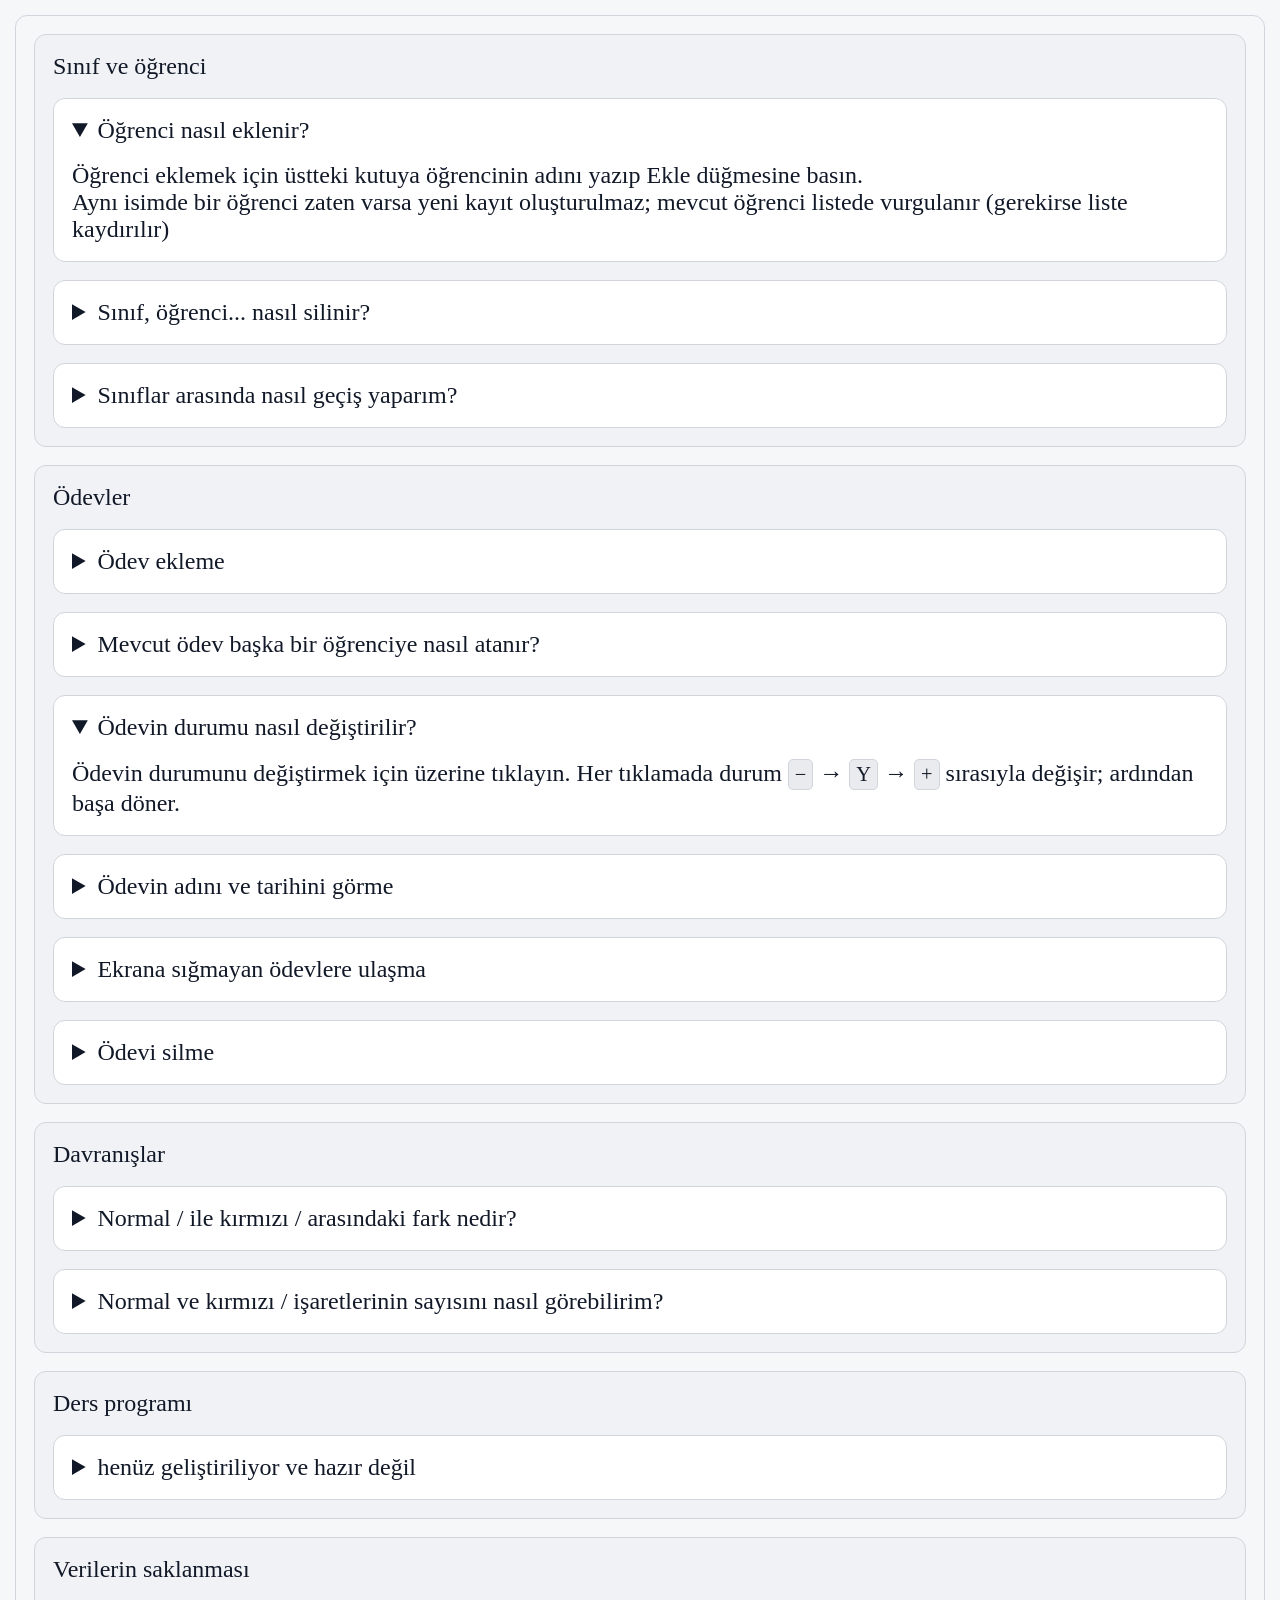
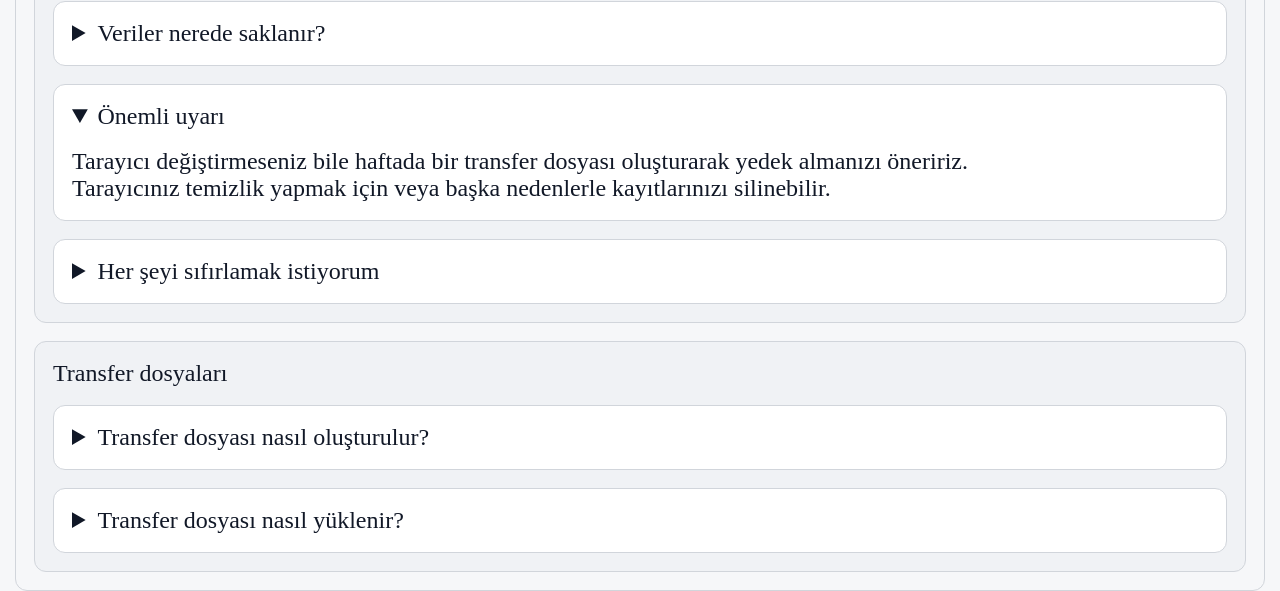
==== pages/help.html @ f95631a5 "Add files via upload" ====
<!DOCTYPE html>
<html lang="tr" >
<head>
    <meta charset="UTF-8">
    <link rel="stylesheet" href="../maincss.css">
    <style>
        body{
            display: flex;
            flex-direction: column;
            gap: 10px
        }
    </style>
</head>
<body>


	<div class="students" id="help_pagecontent">
		<div>
			Sınıf ve öğrenci
			<details open>
				<summary>Öğrenci nasıl eklenir?</summary>
				Öğrenci eklemek için üstteki kutuya öğrencinin adını yazıp Ekle düğmesine basın.<br>
				Aynı isimde bir öğrenci zaten varsa yeni kayıt oluşturulmaz; mevcut öğrenci listede vurgulanır (gerekirse liste kaydırılır)
			</details>
			<details>
				<summary>Sınıf, öğrenci... nasıl silinir?</summary>
				<ul>
					<li>
						Sınıfları silmek için iki yöntem vardır:
						<ul>
							<li><a href="#genel_yöntem_for_del">Genel yöntemde</a> belirtildiği gibi ilgili tuşu basılı tutarak silmek istediğiniz sınıfa tıklayın.</li>
							<li>Ayarlar bölümüne girin, silmek istediğiniz sınıfı seçin ve Sil düğmesine basın.</li>
						</ul>
					</li>
					<li>
						Öğrencileri silmek için üç yöntem vardır:
						<ul>
							<li><a href="#genel_yöntem_for_del">Genel yöntemde</a> belirtildiği gibi ilgili tuşu basılı tutarak silmek istediğiniz öğrenciye tıklayın.</li>
							<li>Öğrencinin bulunduğu sınıfı açın ve öğrencinin yanındaki çöp kutusu simgesine tıklayın.</li>
							<li>Ayarlar bölümüne girin, önce sınıfı, ardından silmek istediğiniz öğrenciyi seçin ve Sil düğmesine basın.</li>
						</ul>
					</li>
					<li>
						Ödevler
						<ul>
							<li>Ödevi yalnızca bir öğrenciden silmek için <a href="#genel_yöntem_for_del">genel yöntemi</a> uygulayabilirsiniz.</li>
							<li>Ödevi tüm öğrencilerden silmek için <div class="key">Alt</div> veya <div class="key">AltGr</div> tuşunu basılı tutarak <a href="#genel_yöntem_for_del">genel yöntemi</a> uygulayabilirsiniz.</li>
							<li><a href="#Odevler_bolummu">Ödevler</a> hakındaki diğer detaylar <a href="#Odevler_bolummu">Ödevler</a> bölümünde</li>
						</ul>
					</li>
					<li id="genel_yöntem_for_del" >
						Genel yöntem:&nbsp;<div class="key">Delete</div>&nbsp;veya&nbsp;<div class="key">Backspace</div>&nbsp;tuşuna basılı tutarken silmek istediğiniz öğeye tıklayın.
					</li>
					<li>
						Not: eğer önemli bişeyse doğrulama isteyebilir
					</li>
				</ul>
			</details>
			<details>
				<summary>Sınıflar arasında nasıl geçiş yaparım?</summary>
				Sol menüdeki sınıf adına tıklayarak sınıflar arasında geçiş yapabilirsiniz (bunu açıklamak zorunda kaldığıma inanmak istemiyorum)
			</details>
			
		</div>
		<div id="Odevler_bolummu">
			Ödevler
			<details>
				<summary>Ödev ekleme</summary>
				<ul>
					<li>Tüm sınıfa ödev eklemek için öğrenci listesinin sağındaki uzun + düğmesine basın.</li>
					<li>Yalnızca bir öğrenciye ödev eklemek için öğrencinin kendi satırındaki + düğmesini kullanın.</li>
					<li>Varsayılan olarak <div class="key">−</div> yapılır</li>
				</ul>
			</details>
			<details>
				<summary>Mevcut ödev başka bir öğrenciye nasıl atanır?</summary>
				<div class="key">Alt</div> veya <div class="key">AltGr</div> tuşunu basılı tutarak öğrencinin satırındaki ilgili ödevin boş kutusuna tıklayın.
			</details>
			<details open>
				<summary>Ödevin durumu nasıl değiştirilir?</summary>
				Ödevin durumunu değiştirmek için üzerine tıklayın. Her tıklamada durum <div class="key">−</div> → <div class="key">Y</div> → <div class="key">+</div>  sırasıyla değişir; ardından başa döner.
			</details>
			<details>
				<summary>Ödevin adını ve tarihini görme</summary>
				Fareyi ilgili ödev kutusunun üzerine getirdiğinizde açılan bilgi kutusunda ödevin adı ve tarihi gösterilir.
			</details>
			<details>
				<summary>Ekrana sığmayan ödevlere ulaşma</summary>
				Fare ödevlerin üzerindeyken tekerleği yukarı veya aşağı çevirerek ödevleri yatay kaydırabilirsiniz (Ekrana da bir yere kadar sığıyor tabii)
			</details>
			<details>
				<summary>Ödevi silme</summary>
				<ul>
					<li>Ödevi yalnızca bir öğrenciden silmek için <a href="#genel_yöntem_for_del">genel silme yöntemi</a> uygulayabilirsiniz.</li>
					<li>Ödevi tüm öğrencilerden silmek için <div class="key">Alt</div> veya <div class="key">AltGr</div> tuşunu basılı tutarak <a href="#genel_yöntem_for_del">genel silme yöntemini</a> uygulayabilirsiniz.</li>
					<li>Ödev, tanımlı olduğu son öğrenciden de silindiğinde tamamen kaldırılır.</li>
				</ul>
			</details>
		</div>
		<div>
			Davranışlar
			<details>
				<summary>Normal / ile kırmızı / arasındaki fark nedir?</summary>
				<ul>
					<li>Normal / silinebilir; daha hafif, affedilebilir davranışlar için kullanılır.</li>
					<li>Kırmızı / silinemez; daha ciddi, affedilemez davranışlar için kullanılır.</li>
				</ul>
			</details>

			<details>
				<summary>Normal ve kırmızı / işaretlerinin sayısını nasıl görebilirim?</summary>
				Fareyi öğrencinin / işaretlerinin üzerine getirdiğinizde normal ve kırmızı / sayıları ayrı ayrı gösterilir.
			</details>
			
			
		</div>
		<div>
			Ders programı
			<details>
				<summary>henüz geliştiriliyor ve hazır değil</summary>
				henüz geliştiriliyor ve hazır değil :(
			</details>
			
		</div>
		<div>
			Verilerin saklanması
			<details>
				<summary>Veriler nerede saklanır?</summary>
				<ul>
					<li>Veriler tarayıcınızın localStorage alanında saklanır.</li>
					<li>Tarayıcı veya cihaz değiştirmek için <a href="#transfer_dosyası_bolummu">transfer dosyası</a> oluşturmanız gerekir.</li>
				</ul>
			</details>
			<details open>
				<summary>Önemli uyarı</summary>
				Tarayıcı değiştirmeseniz bile haftada bir <a href="#transfer_dosyası_bolummu">transfer dosyası</a> oluşturarak yedek almanızı öneririz. <br>
				Tarayıcınız temizlik yapmak için veya başka nedenlerle kayıtlarınızı silinebilir.
			</details>
			<details>
				<summary>Her şeyi sıfırlamak istiyorum</summary>
				Ayarlar bölümündeki Her şeyi sil düğmesine basarak tüm sınıfları, öğrencileri, kayıtları ve ayarları silebilirsiniz.<br>
				Uyarı: Bu işlem geri alınamaz.
			</details>
		</div>
		<div id="transfer_dosyası_bolummu">
			Transfer dosyaları
			<details>
				<summary>Transfer dosyası nasıl oluşturulur?</summary>
				Ayarlar bölümündeki Transfer dosyası oluştur seçeneğine basarak dosyayı oluşturup indirebilirsiniz.
			</details>

			<details>
				<summary>Transfer dosyası nasıl yüklenir?</summary>
				Ayarlar bölümündeki Transfer dosyası yükle seçeneğine basarak dosyanızı seçip yükleyebilirsiniz.
			</details>

		</div>
	</div>
	<script>
		document.querySelectorAll('#help_pagecontent a[href^="#"]').forEach(link => {
			link.addEventListener("click", event => {
				if (event.ctrlKey || event.metaKey || event.shiftKey || event.altKey) return;
			
				const target = document.getElementById(decodeURIComponent(link.hash.slice(1)));
			
				if (!target) return;
			
				let parent = target;
			
				while (parent) {
					if (parent.tagName === "DETAILS") {
						parent.open = true;
					}
				
					parent = parent.parentElement;
				}
			
				const rect = target.getBoundingClientRect();
				const visible = rect.top >= 0 && rect.bottom <= document.documentElement.clientHeight;
			
				if (visible) {
					event.preventDefault();
				
					if (location.hash !== link.hash) {
						history.pushState(null, "", link.hash);
					}
				}
			
				target.style.animation = "none";
				void target.offsetWidth;
				target.style.animation = "hedef_vurgusu 4s ease-in-out";
			});
		});
	</script>
</body>
</html>
---- maincss.css ----
/*#region*/
/*====================================================*/
/*| DEĞİŞKENLER VE RENKLER                           |*/
/*#region=============================================*/

:root{
    --trash-icon: url("[data-uri]");
	
    --border-size: 1.5px;

    --radius: 15px;
    --gap: 18px;

    /* DARK TOKENS */
    --dark-hover-mix-color: white;
    --dark-hover-mix-ratio: 14%;
    --dark-focus-color: rgba(255, 255, 255, 1);
    --dark-focus-mix-ratio: 20%;
    --dark-border-color: #2a2a2a;

    --dark-bg-main: #0f0f10;
    --dark-bg-panel: #161618;
    --dark-bg-soft: #1e1e21;
    --dark-bg-softer: #252528;

    --dark-text-main: #eaeaea;
    --dark-text-soft: #bdbdbd;

    /* LIGHT TOKENS */
    --light-hover-mix-color: black;
    --light-hover-mix-ratio: 6%;
    --light-focus-color: rgb(0, 0, 0);
    --light-focus-mix-ratio: 14%;
    --light-border-color: #d1d5db;

    --light-bg-main: #f6f7f9;
    --light-bg-panel: #ffffff;
    --light-bg-soft: #f0f2f5;
    --light-bg-softer: #e9ebee;

    --light-text-main: #111827;
    --light-text-soft: #4b5563;
}
/*#endregion*/
/*====================================================*/
/*| TEMA                                             |*/
/*#region=============================================*/

/* USER FORCED DARK */
:root[theme="dark"]{
    --hover-mix-color: var(--dark-hover-mix-color);
    --hover-mix-ratio: var(--dark-hover-mix-ratio);

    --focus-mix-color: var(--dark-focus-color);
    --focus-mix-ratio: var(--dark-focus-mix-ratio);

    --border-color: var(--dark-border-color);

    --bg-main   : var(--dark-bg-main);
    --bg-panel  : var(--dark-bg-panel);
    --bg-soft   : var(--dark-bg-soft);
    --bg-softer : var(--dark-bg-softer);

    --text-main: var(--dark-text-main);
    --text-soft: var(--dark-text-soft);

    color-scheme: dark;
}

/* USER FORCED LIGHT */
:root[theme="light"]{
    --hover-mix-color: var(--light-hover-mix-color);
    --hover-mix-ratio: var(--light-hover-mix-ratio);

    --focus-mix-color: var(--light-focus-color);
    --focus-mix-ratio: var(--light-focus-mix-ratio);

    --border-color: var(--light-border-color);

    --bg-main   : var(--light-bg-main);
    --bg-panel  : var(--light-bg-panel);
    --bg-soft   : var(--light-bg-soft);
    --bg-softer : var(--light-bg-softer);

    --text-main: var(--light-text-main);
    --text-soft: var(--light-text-soft);

    color-scheme: light;
}

/* OS DARK (NO USER OVERRIDE) */
@media (prefers-color-scheme: dark){
    :root:not([theme]){
        --hover-mix-color: var(--dark-hover-mix-color);
        --hover-mix-ratio: var(--dark-hover-mix-ratio);

        --focus-mix-color: var(--dark-focus-color);
        --focus-mix-ratio: var(--dark-focus-mix-ratio);

        --border-color: var(--dark-border-color);

        --bg-main   : var(--dark-bg-main);
        --bg-panel  : var(--dark-bg-panel);
        --bg-soft   : var(--dark-bg-soft);
        --bg-softer : var(--dark-bg-softer);

        --text-main: var(--dark-text-main);
        --text-soft: var(--dark-text-soft);

        color-scheme: dark;
    }
}

/* OS LIGHT (NO USER OVERRIDE) */
@media (prefers-color-scheme: light){
    :root:not([theme]){
        --hover-mix-color: var(--light-hover-mix-color);
        --hover-mix-ratio: var(--light-hover-mix-ratio);

        --focus-mix-color: var(--light-focus-color);
        --focus-mix-ratio: var(--light-focus-mix-ratio);

        --border-color: var(--light-border-color);

        --bg-main   : var(--light-bg-main);
        --bg-panel  : var(--light-bg-panel);
        --bg-soft   : var(--light-bg-soft);
        --bg-softer : var(--light-bg-softer);

        --text-main: var(--light-text-main);
        --text-soft: var(--light-text-soft);

        color-scheme: light;
    }
}
/*#endregion*/
/*====================================================*/
/*| ANA YERLEŞİM                                     |*/
/*#region=============================================*/

/* GENEL */
html{
    font-size: 150%;
}

body{
    display: grid;
    grid-template-columns: 120px 1fr;
    grid-template-rows: minmax(0, 1fr);

    height: calc(100vh - (30px + var(--border-size)*2));
    margin: 15px;

    background: var(--bg-main);
    color: var(--text-main);
}

body:has(> .mini_mode){
    grid-template-columns: 90px 1fr;
}
/*#endregion*/
/*====================================================*/
/*| ORTAK PANEL STİLLERİ                             |*/
/*#region=============================================*/

/* ORTAK PANEL STİLİ */
#viewer,
.sidebars{
    background: var(--bg-panel);
    border-radius: var(--radius);
}

#ictaraf{
    margin-left: var(--gap)
}

#viewer{
    border: none;
}
/*#endregion*/
/*====================================================*/
/*| SOL KENAR ÇUBUĞU                                 |*/
/*#region=============================================*/

.sidebars{
    display: flex;
    flex-direction: column;
    justify-content: center;
    gap: var(--gap);
    padding: var(--gap);
}

.sidebars > div > *,
.sidebars > *{
    padding: 18px;
    padding-left: 6px;
    padding-right: 6px;
    border-radius: 12px;
    background: var(--bg-soft);
    color: var(--text-soft);
}

.addbuten{
    background: var(--bg-panel);
    border-radius: var(--radius);
}
/*#endregion*/
/*====================================================*/
/*| İÇERİK ALANI VE VIEWER                           |*/
/*#region=============================================*/

#ictaraf{
    display: grid;
    grid-template-columns: 240px 1fr;
}

#ictaraf:has(> .mini_mode){
    grid-template-columns: 150px 1fr;
}

#ictaraf>*{
    margin-left: var(--gap);
}

#ictaraf > #viewer{
    width: calc(100% - (((var(--gap) + var(--border-size)) * 2) - var(--gap)));
    height: calc(100% + 1.5px - (var(--border-size) * 2));
    border-radius: 12px;
    margin-right: 0;
}

#ictaraf>div:not(#viewer){
    margin-left: 0;
}
/*#endregion*/
/*====================================================*/
/*| SINIF PANELİ                                     |*/
/*#region=============================================*/

/* STICKY PANEL */
#sinif > .setrings{
    position: sticky;
    top: 100%;
    margin-bottom: 15px;
    font-size: 120%;
}

#sinif > div{
    display: flex;
    flex-direction: column;
    gap: var(--gap);

    max-height: 70%;
    min-height: 0;

    padding: 0 !important;
    margin: 0;
    border: none !important;
    border-radius: 0;
    background: transparent !important;
    overflow: scroll;
    scroll-snap-type: y proximity;
}

#sinif > div::-webkit-scrollbar{
    display: none;
}

#sinif>div>button{
    scroll-snap-align: start;
    scroll-snap-stop: normal;
}

#sinif > div > button[data-selected="true"]{
    scroll-snap-stop: always;
}
/*#endregion*/
/*====================================================*/
/*| GENEL KENARLIKLAR                                |*/
/*#region=============================================*/

*:not(html,body,#ictaraf){
    border: var(--border-size) solid var(--border-color);
}
/*#endregion*/
/*====================================================*/
/*| FORM ELEMANLARI                                  |*/
/*#region=============================================*/

button,
input,
select,
textarea{
    font-size: inherit;
}
/*#endregion*/
/*====================================================*/
/*| ORTAK ETKİLEŞİMLER                               |*/
/*#region=============================================*/

button,
a,
[likey-be="button"]{
    transition: 0.15s ease;
}

button span{
    display: block;
    max-width: 100%;
    overflow: hidden;
    text-overflow: clip;
    border: unset !important;
}

button:hover,
a:hover,
[likey-be="button"]:hover{
    background-color: color-mix(
        in srgb,
        var(--bg-soft) calc(100% - var(--hover-mix-ratio)),
        var(--hover-mix-color) var(--hover-mix-ratio)
    );
}
/*#endregion*/
/*====================================================*/
/*| TABLOLAR                                         |*/
/*#region=============================================*/

:root{
    --table-surface: var(--bg-panel);
    --table-cell-surface: var(--bg-soft);

    --table-radius: 12px;
    --table-gap: var(--gap);

    --table-padding: 18px;
    --table-header-weight: 600;
}

/* table = layout container */
table{
    width: 100%;
    border-collapse: separate;
    border-spacing: var(--table-gap);
    background: transparent;
    color: var(--text-main);
}

table.students{
    width: calc(100% - 0);
    height: auto;
    border-collapse: separate;
    border-spacing: var(--table-gap);
    background: transparent;
    color: var(--text-main);
    border-radius: var(--table-radius);
}

/* header + cell = surface consumer */
thead th,
tbody td{
    background: var(--table-cell-surface);
    padding: var(--table-padding);
    border-radius: var(--table-radius);
    text-align: left;
    vertical-align: middle;
}

/* header semantics */
thead th{
    color: var(--text-soft);
    font-weight: var(--table-header-weight);
}

table.students .ident > *{
    color: color-mix(in srgb, var(--text-soft) 95%, var(--table-cell-surface) 5%);
    font-weight: var(--table-header-weight);
    background-color: color-mix(in srgb, var(--table-cell-surface) 95%, var(--text-soft) 5%);
}

table.students td:not(#add_suffer_globaly){
    display: flex;
}

table.students td > div{
    width: 100%;
    border: none !important;
}

table.students:not(#table_in_odevler) td > button:not(#row_in_table_in_Random_student_lucy_porsen button, #table_in_setrings button){
    mask: var(--trash-icon) center / 20px no-repeat;
    -webkit-mask: var(--trash-icon) center / 20px no-repeat;
    cursor: pointer;
    background-color: color-mix(in srgb, var(--hover-mix-color) 70%, rgb(0, 0, 0) 30%);
    width: 30px;
    height: 30px;
}

#table_in_odevler button{
    width: 40px;
    height: 30px;
}

table.students:not(#table_in_odevler) td > button:hover:not(#row_in_table_in_Random_student_lucy_porsen > button, #table_in_setrings button){
    background-color: color-mix(in srgb, var(--hover-mix-color) 30%, rgb(255, 0, 0) 70%);
}

/* interaction = global hover system */
tbody tr:hover:not(:has(> #add_suffer_globaly:hover)) > td:not(#add_suffer_globaly),
#add_suffer_globaly:hover{
    background-color: color-mix(
        in srgb,
        var(--table-cell-surface) calc(100% - var(--hover-mix-ratio)),
        var(--hover-mix-color) var(--hover-mix-ratio)
    );
}

/* density override (token-based) */
table[data-density="compact"]{
    --table-padding: 12px;
}

/* alignment helpers */
th[data-align="center"],
td[data-align="center"]{
    text-align: center;
}

th[data-align="right"],
td[data-align="right"]{
    text-align: right;
}

/* muted/meta cells */
td[data-muted]{
    color: var(--text-soft);
}

table{
    max-width: 100%;
    table-layout: fixed;
}
/*#endregion*/
/*====================================================*/
/*| GİRİŞ ALANI VE YARDIMCILAR                       |*/
/*#region=============================================*/

#inputboxfornevporsen{
    display: flex;
    padding: var(--gap);
    gap: var(--gap);
    border-radius: var(--radius);
}

#inputboxfornevporsen input{
    flex: 1;
    border-radius: var(--radius);
    padding-left: var(--gap);
    padding-right: var(--gap);
}

.ident{
    scroll-margin-top: calc(var(--gap)/2);
    scroll-margin-bottom: calc(var(--gap)/2);
}

#sinif{
    position: relative;
}

input{
    width: 100%;
}

#sinif > .settings{
    position: absolute;
    bottom: var(--gap);
    left: var(--gap);
    right: var(--gap);
}
/*#endregion*/
/*====================================================*/
/*| SELECT / AÇILIR LİSTE                            |*/
/*#region=============================================*/

.select,
[likey-be="select"],
.select::picker(select),
[likey-be~="select"]::picker(select){
    appearance: base-select;
}

.select,
[likey-be="select"]{
    max-width: 230px;
    min-width: 230px;

    padding: 15px 18px;
    border-radius: var(--radius);
    background: var(--bg-soft);
    color: var(--text-main);
    cursor: pointer;
    transition: 0.15s ease;
}

.select,
[likey-be="select"] > button {
    border: none !important;
}
selectedcontent {
    border: 0px !important;
}
.select:hover,
[likey-be="select"]:hover{
    background-color: color-mix(
        in srgb,
        var(--bg-soft) calc(100% - var(--hover-mix-ratio)),
        var(--hover-mix-color) var(--hover-mix-ratio)
    );
}

.select:focus,
[likey-be="select"]:focus{
    outline: none;
    background-color: color-mix(
        in srgb,
        var(--bg-soft) calc(100% - var(--focus-mix-ratio)),
        var(--focus-mix-color) var(--focus-mix-ratio)
    );
}

.select::picker-icon,
[likey-be="select"]::picker-icon{
    color: var(--text-soft);
    font-size: 90%;
    transition: 0.15s ease;
}

.select:open::picker-icon,
[likey-be="select"]:open::picker-icon{
    transform: rotate(180deg);
}

.select::picker(select),
[likey-be="select"]::picker(select){
    margin-top: calc(var(--gap)/4);
    padding: calc(var(--gap)/2);
    border: var(--border-size) solid var(--border-color);
    border-radius: var(--radius);
    background: var(--bg-panel);
    color: var(--text-main);
}

.select option:not(:first-child),
[likey-be="select"] option:not(:first-child) {
    margin-top: calc(var(--gap)/2);
}
.select option:first-of-type,
[likey-be="select"] option:first-of-type {
    margin-top: 0 !important;
}

.select option,
[likey-be="select"] option{
    padding: 15px 18px;
    border-radius: calc(var(--radius) - 3px);
    background: var(--bg-panel);
    color: var(--text-soft);
    cursor: pointer;
    transition: 0.15s ease;
}


.select option:hover,
[likey-be="select"] option:hover{
    background-color: color-mix(
        in srgb,
        var(--bg-soft) calc(100% - var(--hover-mix-ratio)),
        var(--hover-mix-color) var(--hover-mix-ratio)
    );
}

.select option:checked,
[likey-be="select"] option:checked{
    color: var(--text-main);
    background-color: color-mix(
        in srgb,
        var(--bg-soft) calc(100% - var(--focus-mix-ratio)),
        var(--focus-mix-color) var(--focus-mix-ratio)
    );
}

.select option::checkmark,
[likey-be="select"] option::checkmark{
    content: "✓";
    color: var(--text-main);
    font-weight: 600;
}

.select selectedcontent,
[likey-be="select"] selectedcontent{
    color: var(--text-main);
}
/*#endregion*/
/*====================================================*/
/*| AYARLAR TABLOSU                                  |*/
/*#region=============================================*/

#table_in_setrings td > div{
    display: flex;
    align-items: center;
}

#setrings_grup_for_delclass > td > button{
    margin-left: var(--gap);
}

#setrings_grup_for_delstudent > td > button{
    margin-left: var(--gap);
}

#setrings_grup_for_delstudent > td > select:not(:first-of-type){
    margin-left: var(--gap);
}
/*#endregion*/
/*====================================================*/
/*| SİLME MODU VE ANİMASYON                          |*/
/*#region=============================================*/

#sinif.get_redy_for_remove > div > button:not([dontremoveme]){
    position: relative;
}

#sinif.get_redy_for_remove > div > button:not([dontremoveme])::after{
    content: "";

    position: absolute;
    top: 50%;
    left: 50%;
    width: 60%;
    height: 60%;

    transform: translate(-50%, -50%);

    mask: var(--trash-icon) center / contain no-repeat;
    -webkit-mask: var(--trash-icon) center / contain no-repeat;

    background-color: color-mix(in srgb, var(--hover-mix-color) 30%, rgb(255, 0, 0) 70%);

    opacity: 0;
    pointer-events: none;
}

#sinif.get_redy_for_remove > div > button:not([dontremoveme]):hover::after{
    animation: trash-slide-in 200ms ease-out forwards;
}

#sinif.get_redy_for_remove > div > button:not([dontremoveme]):hover{
    cursor: pointer;
}

@keyframes trash-slide-in{
    from{
        transform: translate(-50%, -50%) translateX(-30px);
        opacity: 0;
    }

    to{
        transform: translate(-50%, -50%) translateX(0);
        opacity: 1;
    }
}
/*#endregion*/
/*====================================================*/
/*| GÖRÜNÜRLÜK                                       |*/
/*#region=============================================*/

[doNotShow]{
    display: none;
}
/*#endregion*/
/*====================================================*/
/*| BOYUT KONTROLLERİ                                |*/
/*#region=============================================*/

.sizecontrolbtn{
    position: absolute;
    top: var(--gap);
    left: var(--gap);
    right: var(--gap);
    background-color: unset !important;
    border: unset !important;
    padding: 0 !important;
    margin: 0 !important;
    font-size: 100%;
}

*:has(> .sizecontrolbtn){
    position: relative;
}

#islev>button,
#sinif>button,
#sinif > div > button{
    min-height: 75px;
    font-size: 100%;
}
/*#endregion*/
/*====================================================*/
/*| ÖDEVLER                                          |*/
/*#region=============================================*/

#add_suffer_globaly{
    max-width: 50px;
    width: 3%;
}

#table_in_odevler #add_suffer_globaly button{
    border: none;
    background-color: unset;
}

#table_in_odevler:not(#add_suffer_globaly) button{
    background-color: unset;
    min-width: 30px;
}

#table_in_odevler:has(#for_first_person){
    display: none;
}

#table_in_odevler td > :first-child{
    width: 40%;
}

.homeworks_place{
    overflow-y: hidden;
    overflow-x: scroll;

    display: grid;
    grid-auto-flow: column;
    grid-auto-columns: max-content;
}

.homeworks_place>*{
    width: 28px;
    margin-left: 10px;
}

.homeworks_place > :first-child{
    margin-left: unset !important;
}



.homeworks_place::-webkit-scrollbar{
    display: block;
}

.spacer{
    width: 100px!important;
    flex-shrink : 0;
}

.homeworks_place button{
    background-color: var(--bg-softer) !important;
    border-radius: calc(var(--radius)/3);
    scroll-snap-align: start;
}

.homeworks_place{
    scroll-snap-type: proximity;
}

.homeworks_place > *{
    display: flex;
    justify-content: center;
    align-items: center;

    padding: 0;
    line-height: 1;
}
.homeworks_place::-webkit-scrollbar-button:horizontal {
	display          : block;
	width            : 20px;
	background-color : var(--bg-softer);
	border           : var(--border-size) solid var(--border-color);
}

#add_suffer_globaly{
    text-align: center;
    vertical-align: middle;
}

#table_in_odevler > tbody > tr > td > button{
    width: 40px;
    height: 30px;
    min-width: 30px;

    border: var(--border-size) solid var(--border-color);

    background-color: var(--bg-softer) !important;
    border-radius: calc(var(--radius) / 3);

    display: flex;
    justify-content: center;
    align-items: center;

    padding: 0;
    line-height: 1;

    margin-left: unset !important;

    scroll-snap-align: start;

    transition: 0.15s ease;

    font-size: inherit;
}
/*#endregion*/
/*====================================================*/
/*| HOMEWORK TOOLTIP                                 |*/
/*#region=============================================*/

*[homework-context]:hover::before{
    content: attr(homework-context);
    position: absolute;

    background-color: var(--bg-softer);
    color: var(--text-main);
    border: var(--border-size) solid var(--border-color);

    padding: calc(var(--gap) * 2 / 3) calc(var(--gap) * 4 / 3);
    border-radius: calc(var(--radius) * 20 / 3);

    transform: translateY(-45px);
    white-space: nowrap;
}

*[homework-context]{
    position: relative;
}

#homework_tooltip{
    position: fixed;
    z-index: 99999;

    background-color: var(--bg-softer);
    color: var(--text-main);
    border: var(--border-size) solid var(--border-color);

    padding: calc(var(--gap) * 2 / 3) calc(var(--gap) * 4 / 3);
    border-radius: calc(var(--radius) * 20 / 3);

    white-space: nowrap;

    line-height: 1;
    font-size: inherit;

    pointer-events: none;
    visibility: hidden;

    transform: translate(-50%, -45px);
}
/*#endregion*/
/*====================================================*/
/* YARDIM SAYFASI                                    */
/*#region=============================================*/

#help_pagecontent {
	display        : flex;
	flex-direction : column;
	box-sizing     : border-box;

	width          : 100%;
	gap            : var(--table-gap);
	padding        : var(--table-gap);

	border-radius  : var(--table-radius);
	background     : transparent;
	color          : var(--text-main);
}


#help_pagecontent > div {
	padding        : var(--table-padding);
	border-radius  : var(--table-radius);

	background     : var(--table-cell-surface);
	text-align     : left;
}


#help_pagecontent > * > *:not([open]):hover {
	background-color : color-mix(
		in srgb,
		var(--table-cell-surface) calc(100% - var(--hover-mix-ratio)),
		var(--hover-mix-color) var(--hover-mix-ratio)
	);
}


#help_pagecontent > div > details {
	margin-top    : var(--gap);
	padding       : var(--table-padding);

	border-radius : var(--table-radius);
	background    : var(--bg-panel);
}

#help_pagecontent > div > details > summary {
	border : none;
	cursor : pointer;
}

#help_pagecontent > div > details[open] > summary {
	margin-bottom : var(--gap);
}


#help_pagecontent ul,
#help_pagecontent li,
#help_pagecontent a {
	border : none;
}

#help_pagecontent ul {
	margin         : 0;
	padding-inline-start : 1.5em;
}

#help_pagecontent li > ul {
	margin-top    : calc(var(--gap) / 2);
	margin-bottom : calc(var(--gap) / 2);
}

#help_pagecontent li + li {
	margin-top : calc(var(--gap) / 2);
}


#help_pagecontent a {
	color                 : inherit;
	text-decoration       : underline;
	text-underline-offset : 3px;
}


#help_pagecontent button {
	padding       : 2px 8px;
	border-radius : calc(var(--radius) / 2);

	background    : var(--bg-soft);
	color         : var(--text-main);

	font-size     : inherit;
	cursor        : pointer;
}




#help_pagecontent .key {
	display        : inline-block;
	vertical-align : baseline;

	padding        : 0 6px;
	border-radius  : calc(var(--radius) / 3);

	background     : var(--bg-softer);
	color          : var(--text-main);

	font-family    : inherit;
	font-size      : .85em;
	line-height    : 1.4;
    font-weight: 500;
}

#help_pagecontent [id="genel_yöntem_for_del"],
#help_pagecontent [id="Odevler_bolummu"],
#help_pagecontent [id="transfer_dosyası_bolummu"]  {
	scroll-margin-top : var(--gap);
}

#help_pagecontent [id="genel_yöntem_for_del"]:target,
#help_pagecontent [id="Odevler_bolummu"]:target,
#help_pagecontent [id="transfer_dosyası_bolummu"]:target   {
	animation : hedef_vurgusu 4s ease-in-out;
}

@keyframes hedef_vurgusu {
	0%, 75% {
		color            : color-mix(in srgb, var(--text-soft) 95%, var(--table-cell-surface) 5%);
		font-weight      : var(--table-header-weight);
		background-color : color-mix(in srgb, var(--table-cell-surface) 95%, var(--text-soft) 5%);
	}
}

#help_pagecontent a {
	text-decoration:none
}
#help_pagecontent button:hover {
	background-color : color-mix(
		in srgb,
		var(--bg-soft) calc(100% - var(--hover-mix-ratio)),
		var(--hover-mix-color) var(--hover-mix-ratio)
	);
}

/*#endregion*/
/*====================================================*/
/*| genel ve katogorisiz                             |*/
/*#region=============================================*/
#table_in_Davranis > tbody > tr > td > div:first-child{
    width: max-content;
    white-space: nowrap;
    margin-right: calc(var(--gap)/2);
}
.slachlar{
    display: flex;
    flex-wrap: wrap;
}
.slachlar> *{
    display: block;
    width: 7px;
    border: none!important;
}
.unforgiven{
    color: red;
}

#slash_tooltip{
    position: fixed;
    z-index: 99999;

    display: flex;
    align-items: center;
    gap: 10px;

    width: max-content;
    padding: 10px 18px;

    background-color: var(--bg-softer);
    color: var(--text-main);

    border: var(--border-size) solid var(--border-color);
    border-radius: 999px;

    pointer-events: none;
    visibility: hidden;

    transform: translate(-50%, -100%);

}
#slash_tooltip > *{
    border: none!important;
}
#slash_tooltip .slash{
    font-size: 30px;
    font-weight: bold;
    line-height: 1;
}

#slash_tooltip .red{
    color: red;
}
.btnsdivforbeh{
    flex-shrink :0;
    display: flex;

    width: 200px!important;
    gap:calc(var(--gap)/3)
}
.btnsdivforbeh>*{

    flex: 1;
    border: var(--border-size) solid var(--border-color);
    border-radius: calc(var(--radius) / 2);

    display: flex;
    justify-content: center;
    align-items: center;

    transition: 0.15s ease;
    font-size: inherit;
    height: 30px;

}
.btnsdivforbeh>*{

    flex: 1;
    border: var(--border-size) solid var(--border-color);
    border-radius: calc(var(--radius) / 2);

    display: flex;
    justify-content: center;
    align-items: center;

    transition: 0.15s ease;
    font-size: inherit;
    height: 30px;

}
.btnsdivforbeh>*:nth-child(2){
    color:red
}
@view-transition {
    navigation: auto;
}

::view-transition-old(root),
::view-transition-new(root) {
    animation-duration: 200ms;
}
#alertsys {
    position: fixed;
    inset: 0;

    background: rgba(0, 0, 0, 0.10);
    backdrop-filter: blur(0.5px);
    -webkit-backdrop-filter: blur(0.5px);

    display: flex;
    align-items: center;
    justify-content: center;

    z-index: 9999;
}


#alertsys .alert {
    position: relative;
    top: -15px;

    background: var(--bg-soft);

    width: 425px;
    min-height: 173px;

    flex-shrink: 0;

    border-radius: calc(var(--radius) * 0.8);

    transform-origin: center;

    box-sizing: border-box;

    padding: calc(var(--gap) * 1.6667);

    display: flex;
    flex-direction: column;
    font-family: system-ui, sans-serif;
}

#alertsys .alert >*{
    border: none!important;
}

#alertsys .alert-message {
    margin-top: var(--radius);

    color: var(--text-main);
    font-size: 20px;
    white-space: pre-line;
}


#alertsys .alert-input {
    width: 100%;
    height: 36px;

    margin-top: calc(var(--gap) * 0.8889);
    margin-bottom: calc(var(--gap) * 0.8889);

    padding-left: calc(var(--gap) * 0.5);
    padding-right: calc(var(--gap) * 0.5);

    box-sizing: border-box;

    background-color: var(--bg-main);
    color: var(--text-main);

    border: calc(var(--border-size) * 1.3333) solid #9bd6ff;
    border-radius: calc(var(--radius) * 0.5333);

    outline: none;

    font-size: 14px;
    font-family: inherit;
}


#alertsys .alert-buttons {
    display: flex;
    justify-content: flex-end;
    align-items: center;

    gap: calc(var(--gap) * 0.6667);

    margin-top: auto;
}

#alertsys .alert-buttons button {
    height: 37px;
    min-width: 74px;

    padding-left: calc(var(--gap) * 0.7);
    padding-right: calc(var(--gap) * 0.7);

    box-sizing: border-box;


    border-radius: calc(var(--radius) * 0.6);

    font-size: 13px;
    font-family: inherit;

    cursor: pointer;
}

#alertsys:not(.aktif) {
    display: none;
}


#alertsys.aktif .alert {
    animation: alert-open 180ms ease-out;
}

@keyframes alert-open {
    from {
        top: -25px;
        opacity: 0;
    }

    to {
        top: -15px;
        opacity: 1;
    }
}
.key{
    display: inline;
}


/*#endregion*/
/*#endregion*/
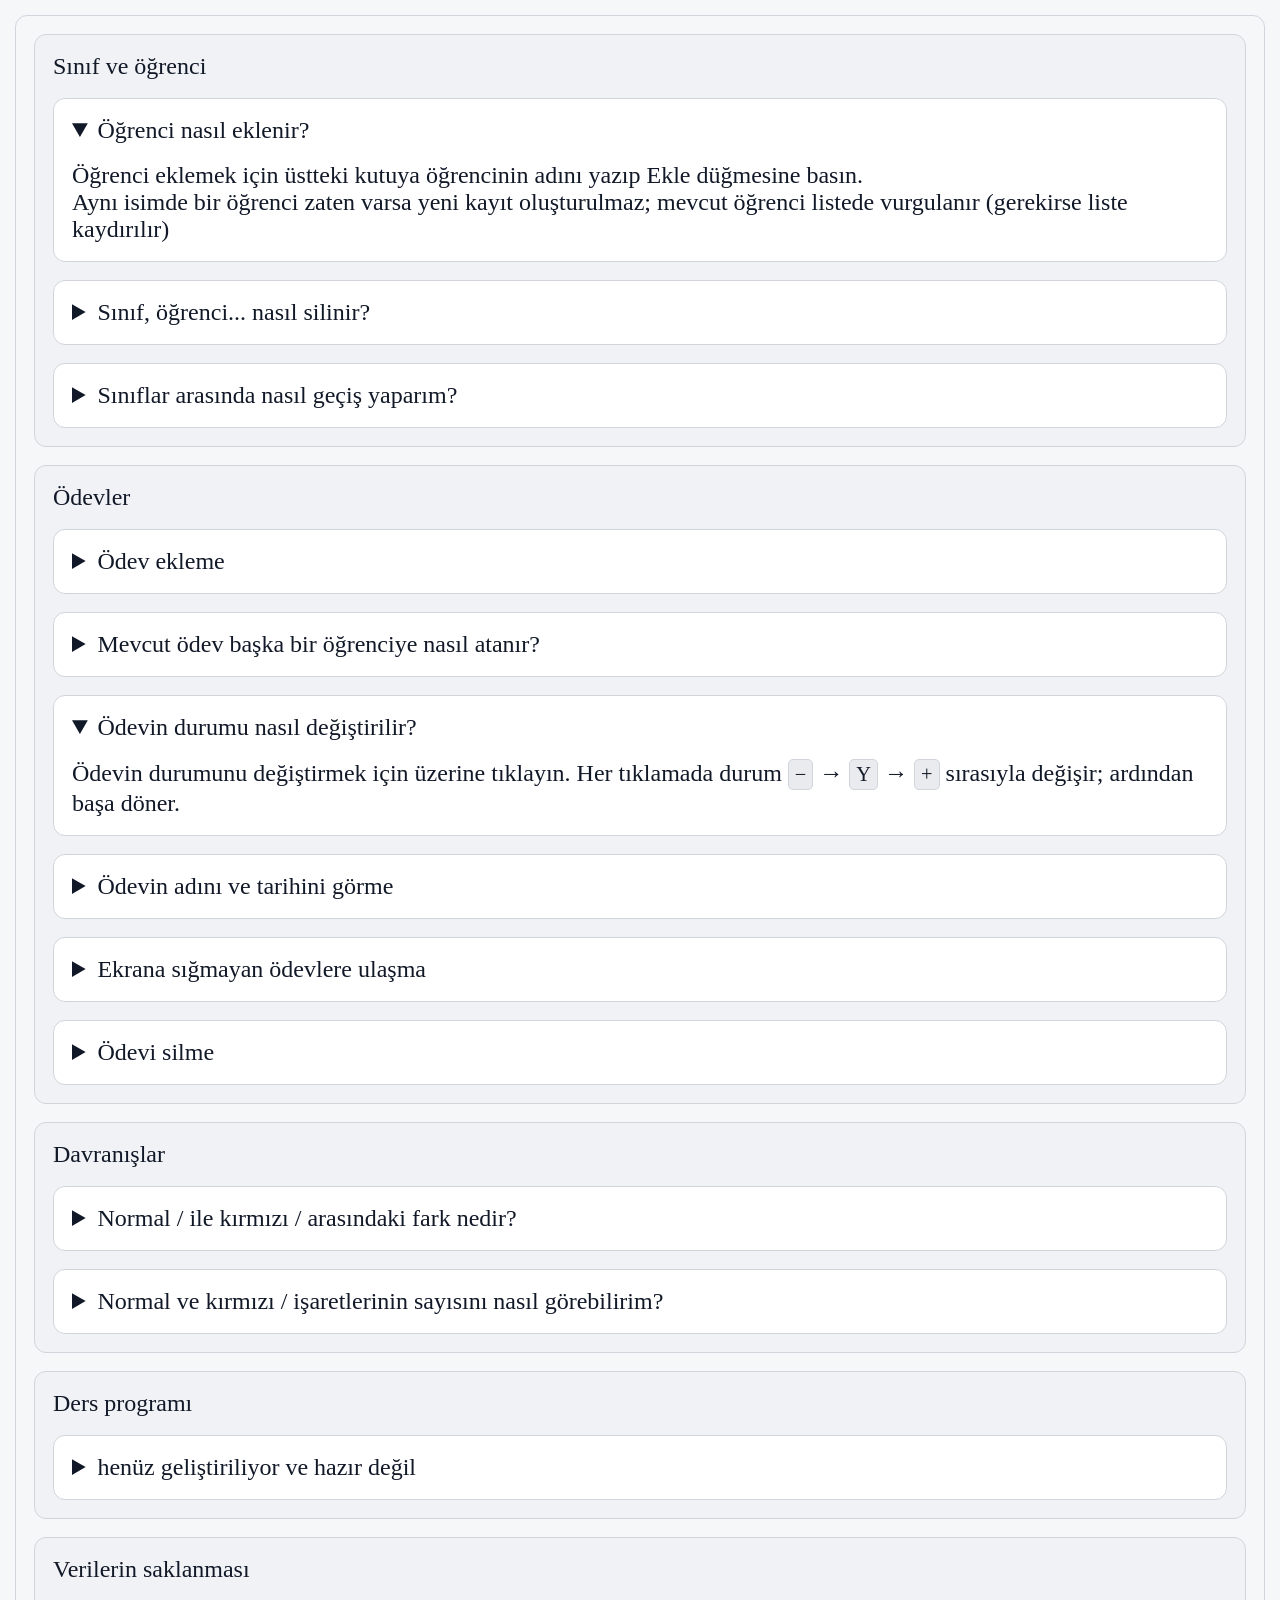
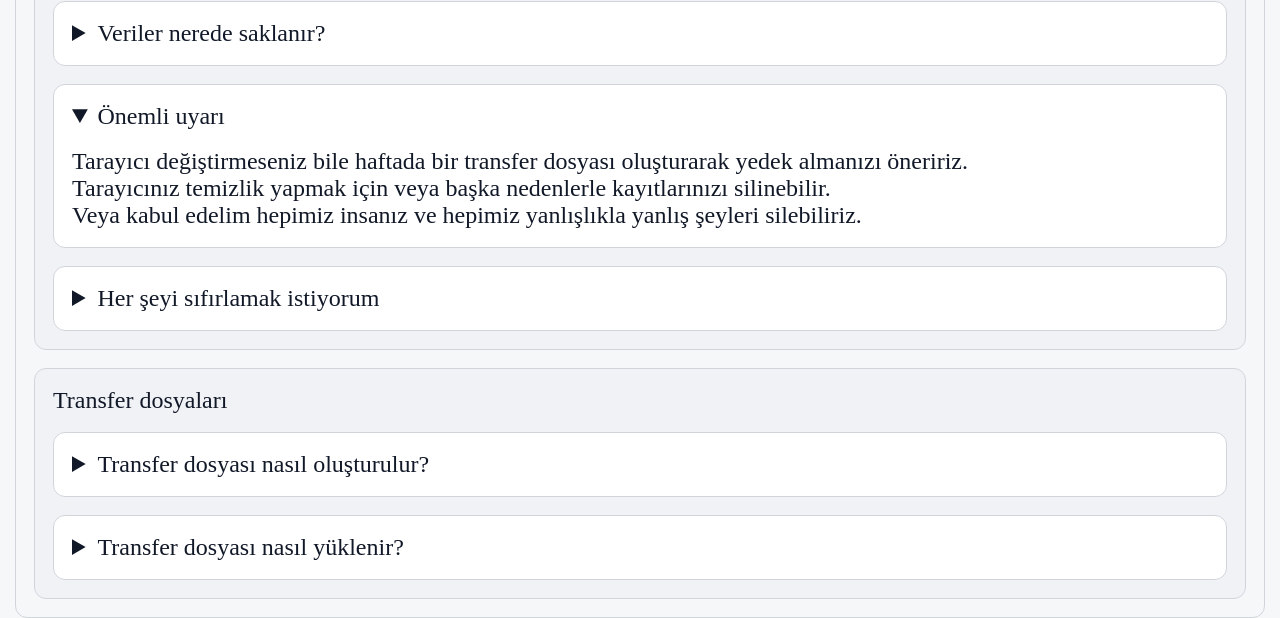
==== commit 74d3f127: "Menü yenilendi, destek sayfası kullanıma açıldı - sinif ve islev ID’li menülerin hizalaması Grid ile" ====
--- a/pages/help.html
+++ b/pages/help.html
@@ -134,7 +134,8 @@
 			<details open>
 				<summary>Önemli uyarı</summary>
 				Tarayıcı değiştirmeseniz bile haftada bir <a href="#transfer_dosyası_bolummu">transfer dosyası</a> oluşturarak yedek almanızı öneririz. <br>
-				Tarayıcınız temizlik yapmak için veya başka nedenlerle kayıtlarınızı silinebilir.
+				Tarayıcınız temizlik yapmak için veya başka nedenlerle kayıtlarınızı silinebilir.<br>
+				Veya kabul edelim hepimiz insanız ve hepimiz yanlışlıkla yanlış şeyleri silebiliriz.
 			</details>
 			<details>
 				<summary>Her şeyi sıfırlamak istiyorum</summary>
--- a/maincss.css
+++ b/maincss.css
@@ -4,8 +4,10 @@
 /*#region=============================================*/
 
 :root{
-    --trash-icon: url("[data-uri]");
-	
+    --trash-icon:         url("[data-uri]");
+	--help-page-icon:     url("[data-uri]");
+    --dersprog-page-icon: url("[data-uri]");
+    --settings-page-icon: url("[data-uri]");
     --border-size: 1.5px;
 
     --radius: 15px;
@@ -190,8 +192,7 @@
     padding: var(--gap);
 }
 
-.sidebars > div > *,
-.sidebars > *{
+.sidebars > div:not(#sinif > div.settings) > *, .sidebars > :not(#sinif > div.settings), #sinif > div.settings button{
     padding: 18px;
     padding-left: 6px;
     padding-right: 6px;
@@ -245,12 +246,12 @@
     font-size: 120%;
 }
 
-#sinif > div{
+#sinif > div:not(.settings){
     display: flex;
     flex-direction: column;
     gap: var(--gap);
 
-    max-height: 70%;
+    max-height: none;
     min-height: 0;
 
     padding: 0 !important;
@@ -258,20 +259,22 @@
     border: none !important;
     border-radius: 0;
     background: transparent !important;
-    overflow: scroll;
+    overflow-y: auto;
+    overflow-x: hidden;
     scroll-snap-type: y proximity;
 }
 
-#sinif > div::-webkit-scrollbar{
+#sinif > div:not(.settings)::-webkit-scrollbar{
     display: none;
 }
 
-#sinif>div>button{
+#sinif > div:not(.settings) > button{
+    flex-shrink: 0;
     scroll-snap-align: start;
     scroll-snap-stop: normal;
 }
 
-#sinif > div > button[data-selected="true"]{
+#sinif > div:not(.settings) > button[data-selected="true"]{
     scroll-snap-stop: always;
 }
 /*#endregion*/
@@ -466,17 +469,33 @@
 
 #sinif{
     position: relative;
+    display: grid;
+    grid-template-columns: 1fr;
+    grid-template-rows: minmax(max-content, 1fr) minmax(0, max-content) auto minmax(max-content, 1fr);
+    min-height: 0;
+}
+
+#sinif > .sizecontrolbtn{
+    align-self: start;
+    margin-bottom: 0;
 }
 
 input{
     width: 100%;
 }
 
-#sinif > .settings{
-    position: absolute;
-    bottom: var(--gap);
-    left: var(--gap);
-    right: var(--gap);
+#sinif > div.settings{
+
+    display: flex;
+    flex-direction: column;
+    gap: var(--gap);
+    border: none;
+    align-self: end;
+    margin-top: 0;
+}
+
+#sinif > div.settings div{
+    display: contents;
 }
 /*#endregion*/
 /*====================================================*/
@@ -627,11 +646,11 @@
 /*| SİLME MODU VE ANİMASYON                          |*/
 /*#region=============================================*/
 
-#sinif.get_redy_for_remove > div > button:not([dontremoveme]){
+#sinif.get_redy_for_remove > div:not(.settings) > button:not([dontremoveme]){
     position: relative;
 }
 
-#sinif.get_redy_for_remove > div > button:not([dontremoveme])::after{
+#sinif.get_redy_for_remove > div:not(.settings) > button:not([dontremoveme])::after{
     content: "";
 
     position: absolute;
@@ -651,11 +670,11 @@
     pointer-events: none;
 }
 
-#sinif.get_redy_for_remove > div > button:not([dontremoveme]):hover::after{
+#sinif.get_redy_for_remove > div:not(.settings) > button:not([dontremoveme]):hover::after{
     animation: trash-slide-in 200ms ease-out forwards;
 }
 
-#sinif.get_redy_for_remove > div > button:not([dontremoveme]):hover{
+#sinif.get_redy_for_remove > div:not(.settings) > button:not([dontremoveme]):hover{
     cursor: pointer;
 }
 
@@ -676,7 +695,7 @@
 /*#region=============================================*/
 
 [doNotShow]{
-    display: none;
+    display: none!important;
 }
 /*#endregion*/
 /*====================================================*/
@@ -684,24 +703,19 @@
 /*#region=============================================*/
 
 .sizecontrolbtn{
-    position: absolute;
-    top: var(--gap);
-    left: var(--gap);
-    right: var(--gap);
     background-color: unset !important;
     border: unset !important;
     padding: 0 !important;
-    margin: 0 !important;
+
     font-size: 100%;
+    margin-bottom: auto;
 }
 
 *:has(> .sizecontrolbtn){
     position: relative;
 }
 
-#islev>button,
-#sinif>button,
-#sinif > div > button{
+#islev>button, #sinif>button, #sinif > div > button, #sinif > div.settings button{
     min-height: 75px;
     font-size: 100%;
 }
@@ -754,7 +768,7 @@
 
 
 .homeworks_place::-webkit-scrollbar{
-    display: block;
+    display: none;
 }
 
 .spacer{
@@ -780,12 +794,7 @@
     padding: 0;
     line-height: 1;
 }
-.homeworks_place::-webkit-scrollbar-button:horizontal {
-	display          : block;
-	width            : 20px;
-	background-color : var(--bg-softer);
-	border           : var(--border-size) solid var(--border-color);
-}
+
 
 #add_suffer_globaly{
     text-align: center;
@@ -1241,7 +1250,181 @@
 .key{
     display: inline;
 }
-
+button.a3dotbutons> *{
+    transform: translateY(-3.5px);
+}
+
+.a3dotbutons{
+    display: none;
+}
+
+.a3dotbutons:not(.inside1){
+    min-height: 10px!important;
+    padding: 2px!important;
+    padding: 0;
+    line-height: 1;
+}
+
+/*
+@media (max-height: 700px){
+    button.inside1{
+        display: block;
+    }
+    div.inside1{
+        display: none!important;
+    }
+}
+@media (min-height: 700px) and (max-height: 900px) {
+    button.inside2{
+        display: block;
+    }
+    div.inside2{
+        display: none!important;
+    }
+}
+@media (min-height: 900px) and (max-height: 1100px) {
+    button.inside3{
+        display: block;
+    }
+    div.inside3{
+        display: none!important;
+    }
+}
+@media (min-height: 1100px){
+
+}
+
+button.inside1.force-mini, button.inside2.force-mini, button.inside3.force-mini{
+    display: block;
+}
+
+button.inside1.force-mini + div.inside1, button.inside2.force-mini + div.inside2, button.inside3.force-mini + div.inside3{
+    display: none!important;
+}
+*/
+#islev{
+    display: grid;
+    grid-template-columns: 1fr;
+    grid-template-rows: minmax(max-content, 1fr) repeat(4, max-content) minmax(0, 1fr);
+    min-height: 0;
+    overflow-y: auto;
+}
+
+#islev > .sizecontrolbtn{
+    align-self: start;
+    margin-bottom: 0;
+}
+
+#islev::after{
+    content: "";
+    border: none;
+}
+
+
+
+button.settings{
+    padding-bottom: 4.5px!important;
+    padding-top   : 4.5px!important;
+}
+
+.helpbtn{
+    background-image: none!important;
+    display: flex; 
+    justify-content: center; 
+    align-items: center; 
+
+}
+.helpbtn::before{ 
+    content: "";
+    width: 50px; 
+    height: 50px;
+    background-color: currentColor; 
+    mask-image: var(--help-page-icon); 
+    mask-position: center;
+    mask-size: contain;
+    mask-repeat: no-repeat; 
+}
+
+.dersprog{
+    background-image: none!important;
+    display: flex; 
+    justify-content: center; 
+    align-items: center; 
+
+}
+.dersprog::before{ 
+    content: "";
+    width: 50px; 
+    height: 50px;
+    background-color: currentColor; 
+    mask-image: var(--dersprog-page-icon); 
+    mask-position: center;
+    mask-size: contain;
+    mask-repeat: no-repeat; 
+}
+
+.dersprog{
+    background-image: none!important;
+    display: flex; 
+    justify-content: center; 
+    align-items: center; 
+
+}
+.dersprog::before{ 
+    content: "";
+    width: 50px; 
+    height: 50px;
+    background-color: currentColor; 
+    mask-image: var(--dersprog-page-icon); 
+    mask-position: center;
+    mask-size: contain;
+    mask-repeat: no-repeat; 
+}
+
+.frsettingsbtn{
+    background-image: none!important;
+    display: flex; 
+    justify-content: center; 
+    align-items: center; 
+
+}
+.frsettingsbtn::before{ 
+    content: "";
+    width: 50px; 
+    height: 50px;
+    background-color: currentColor; 
+    mask-image: var(--settings-page-icon); 
+    mask-position: center;
+    mask-size: contain;
+    mask-repeat: no-repeat; 
+}
+#table_in_Ders_programı td{
+    display: revert!important;
+    text-align: center!important; 
+    vertical-align: middle!important;
+}
+
+#table_in_Ders_programı tr:not(:last-child)>td:first-child{
+    font-size: 80%;
+    width: 100px!important;
+    background-color: rgb(0, 82, 15)!important;
+}
+
+#table_in_Ders_programı tr:first-child>td:last-child{
+    width: 20px!important;
+    padding: 5px!important;
+    background-color: rgb(0, 82, 15)!important;
+}
+#table_in_Ders_programı tr:last-child>td:last-child{
+    padding: 5px!important;
+    height: 20px!important;
+    background-color: rgb(0, 82, 15)!important;
+}
+#table_in_Ders_programı td{
+    font-size: 80%;
+    padding-left : 5px;
+    padding-right: 5px;
+}
 
 /*#endregion*/
 /*#endregion*/
